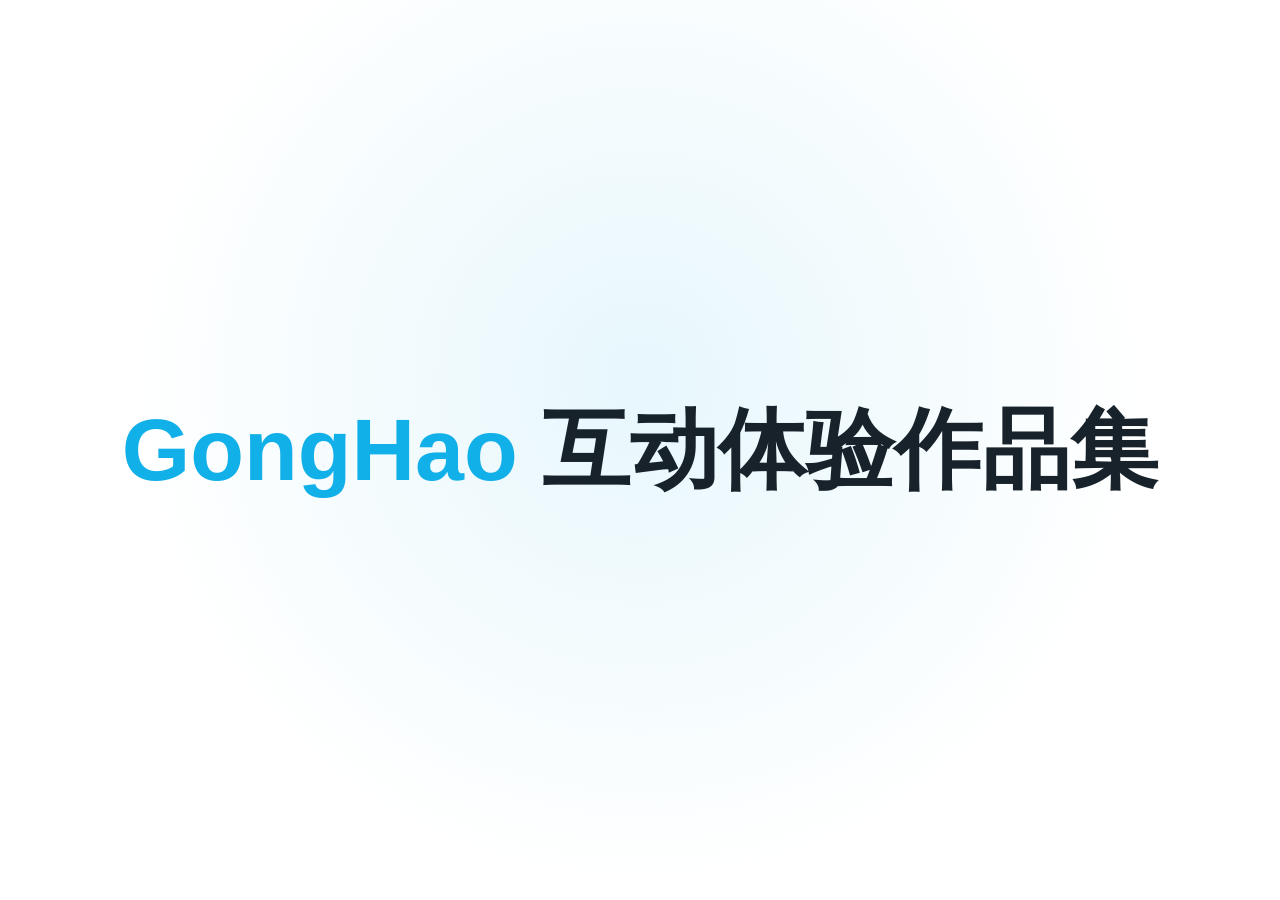
==== index.html @ 2cf01935 "Add portfolio landing page" ====
<!doctype html>
<html lang="zh-CN">
<head>
  <meta charset="utf-8">
  <meta name="viewport" content="width=device-width, initial-scale=1">
  <meta name="description" content="GongHao 互动体验作品集">
  <title>GongHao 互动体验作品集</title>
  <style>
    :root {
      color-scheme: light;
      font-family: Inter, "PingFang SC", "Microsoft YaHei", sans-serif;
      background: #ffffff;
      color: #17222a;
    }

    * {
      box-sizing: border-box;
    }

    body {
      min-width: 320px;
      min-height: 100vh;
      margin: 0;
      display: grid;
      place-items: center;
      background:
        radial-gradient(circle at 50% 42%, rgba(18, 176, 232, 0.1), transparent 32rem),
        #ffffff;
    }

    h1 {
      max-width: calc(100vw - 48px);
      margin: 0;
      color: #17222a;
      font-size: clamp(2rem, 7vw, 5.5rem);
      font-weight: 700;
      line-height: 1.12;
      letter-spacing: 0;
      text-align: center;
      text-wrap: balance;
      animation: reveal 600ms ease-out both;
    }

    h1 span {
      color: #12b0e8;
    }

    @keyframes reveal {
      from {
        opacity: 0;
        transform: translateY(16px);
      }
      to {
        opacity: 1;
        transform: translateY(0);
      }
    }

    @media (prefers-reduced-motion: reduce) {
      h1 {
        animation: none;
      }
    }
  </style>
</head>
<body>
  <h1><span>GongHao</span> 互动体验作品集</h1>
</body>
</html>
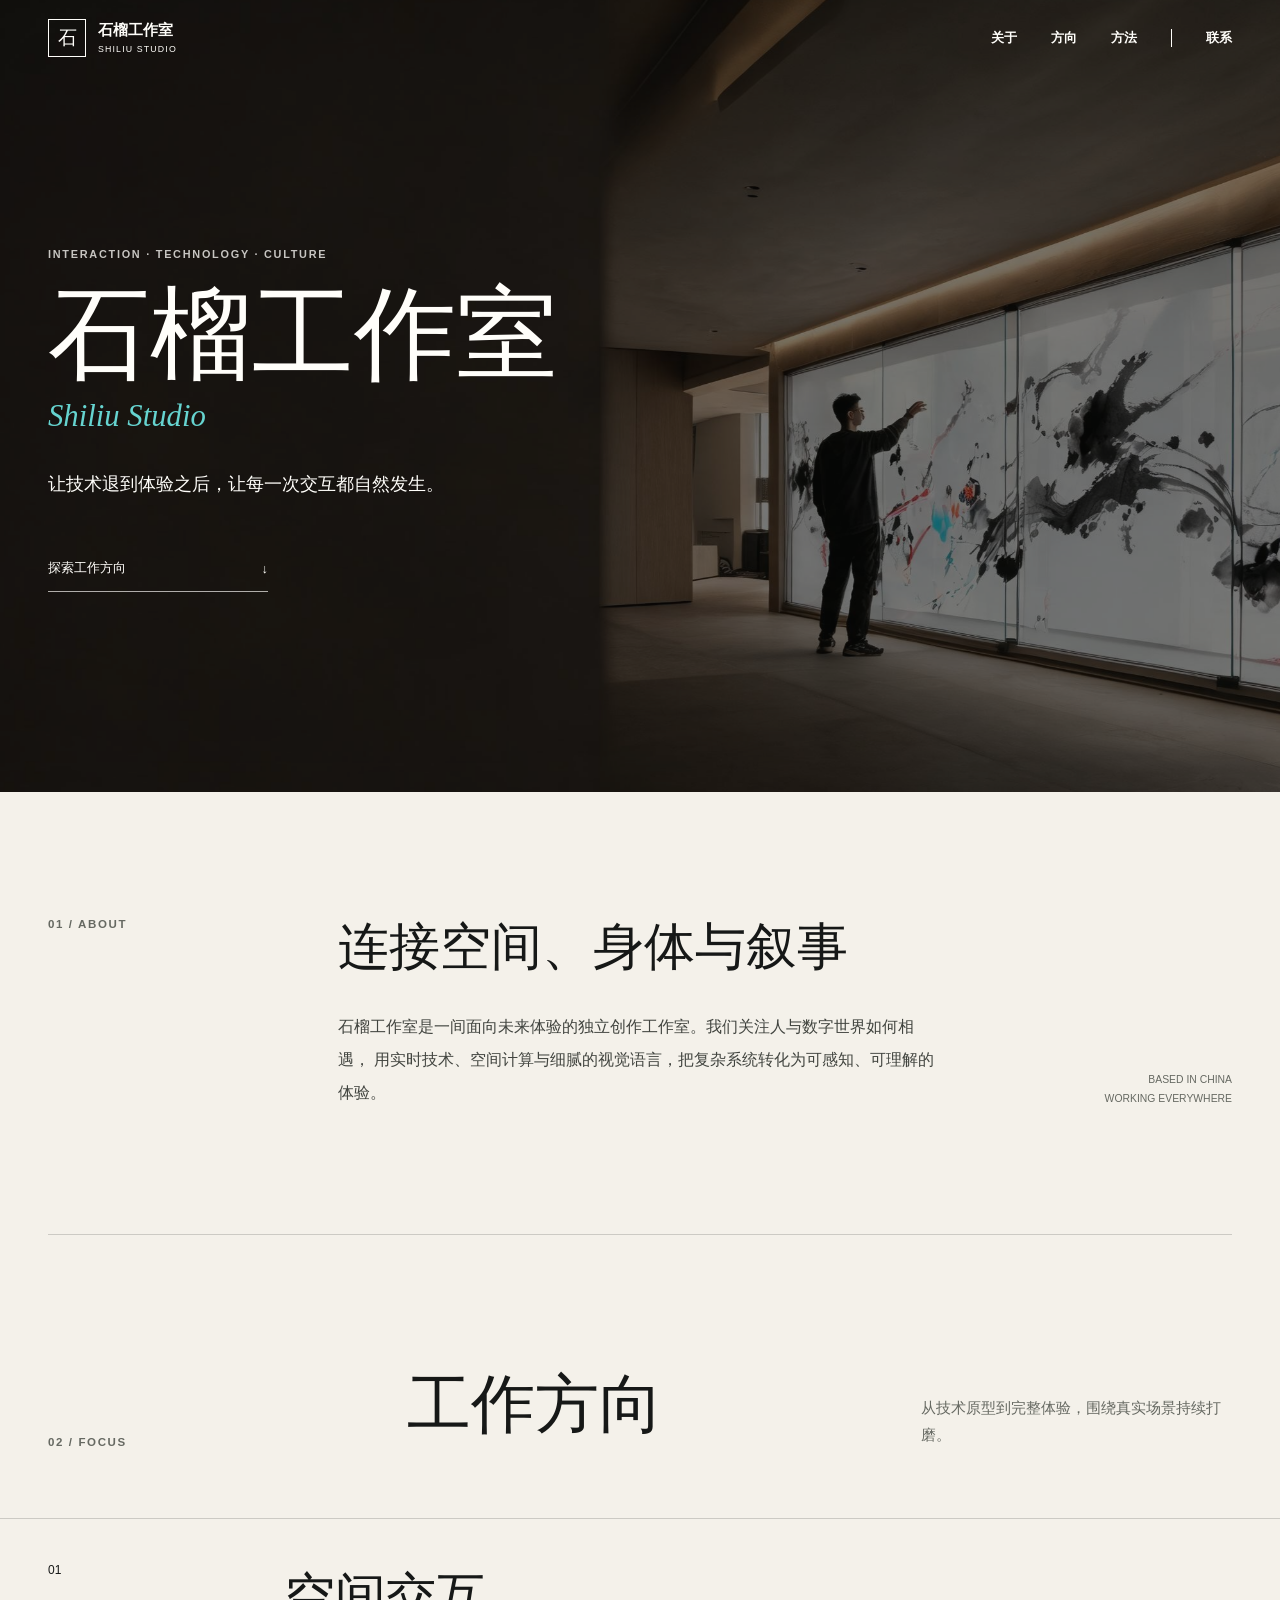
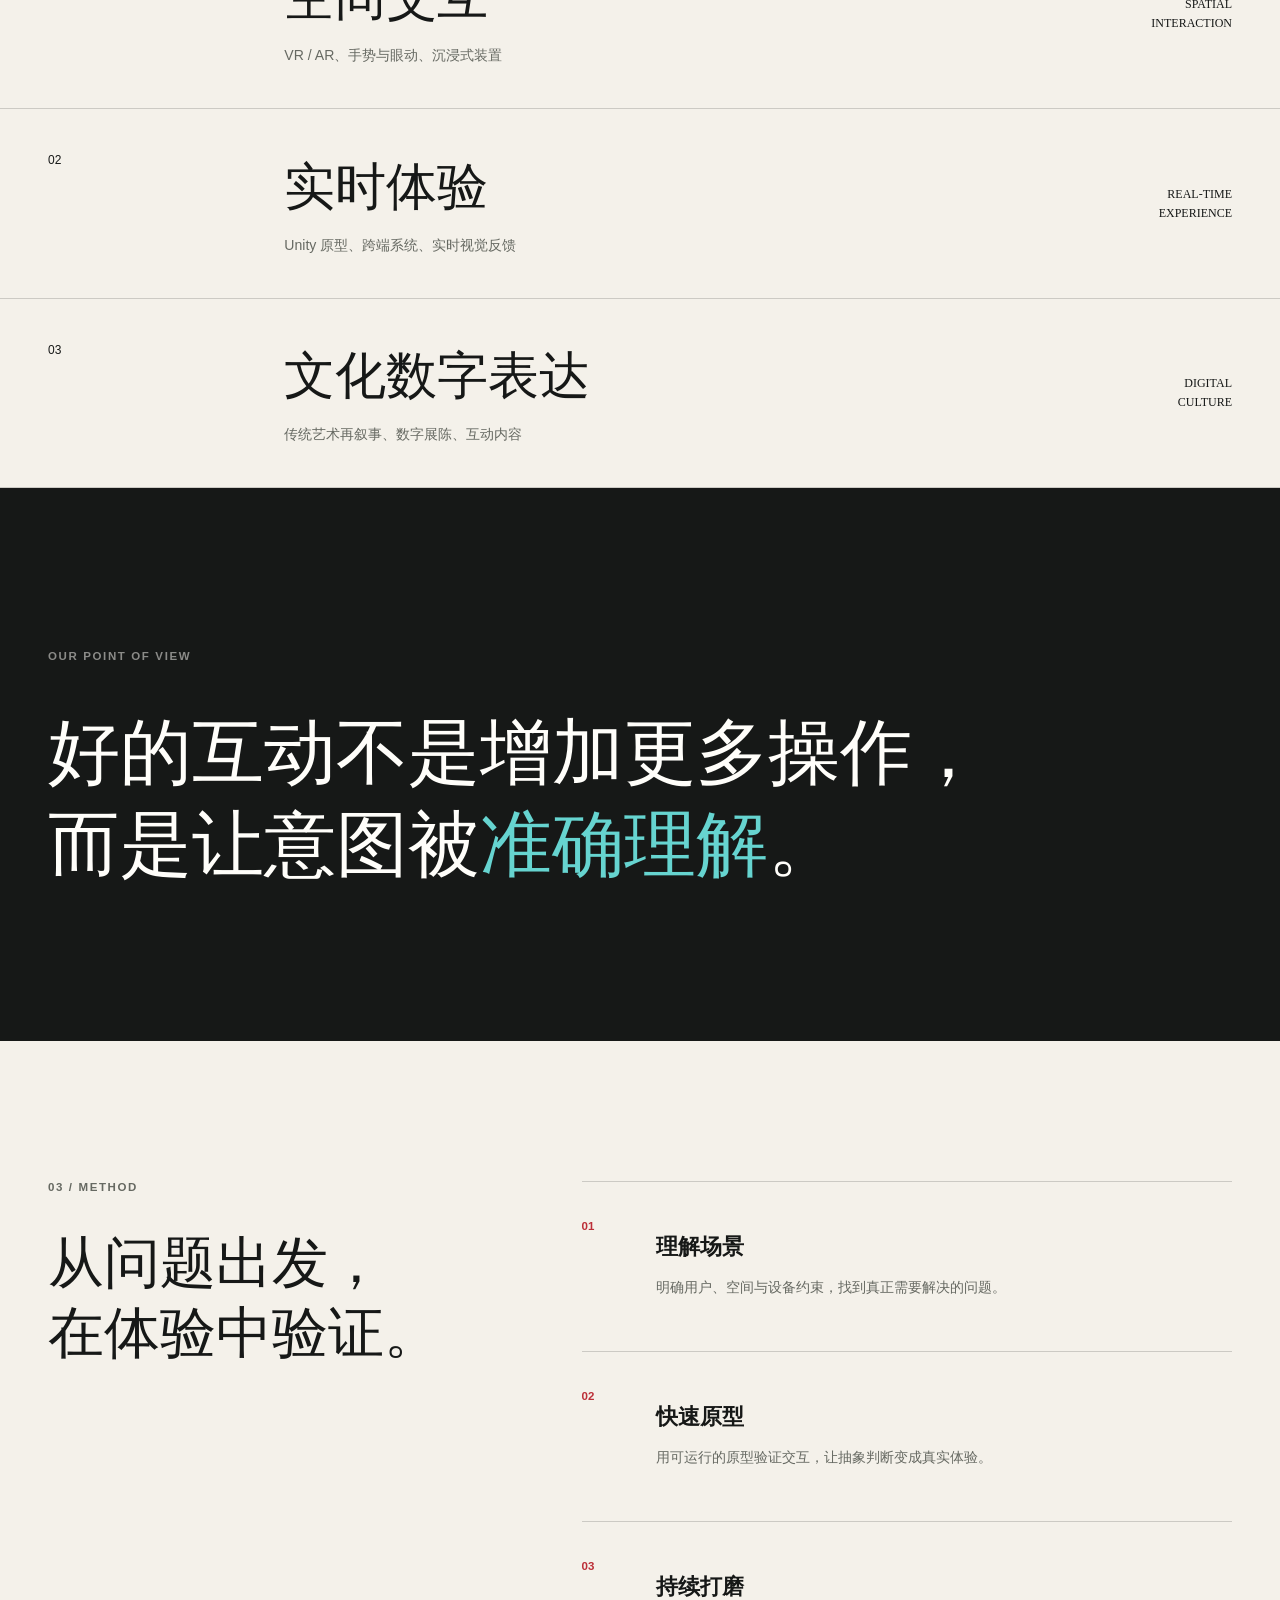
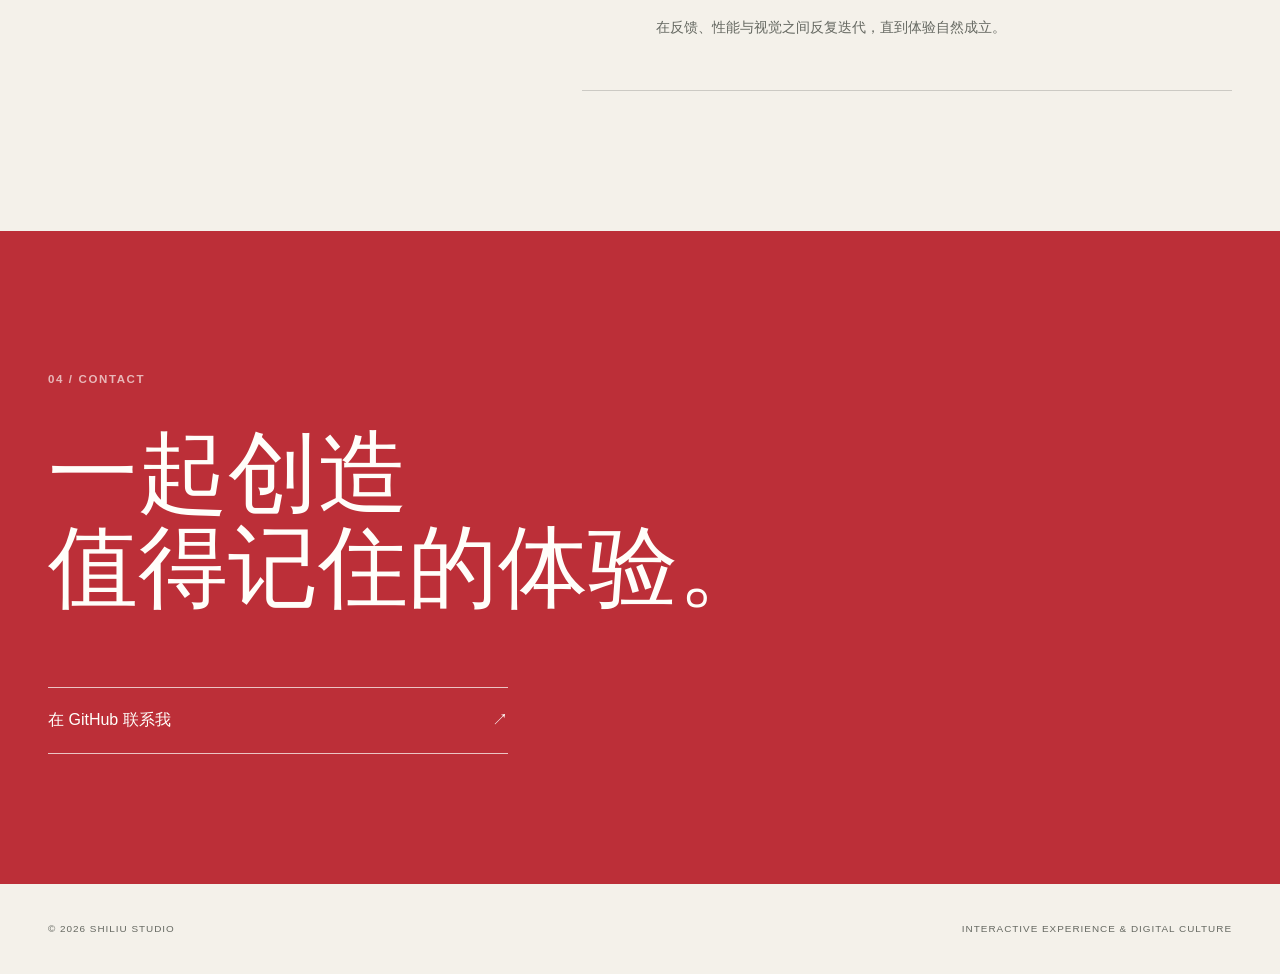
==== commit 73cb03d7: "Build responsive Shiliu Studio homepage" ====
--- a/index.html
+++ b/index.html
@@ -3,67 +3,147 @@
 <head>
   <meta charset="utf-8">
   <meta name="viewport" content="width=device-width, initial-scale=1">
-  <meta name="description" content="GongHao 互动体验作品集">
-  <title>GongHao 互动体验作品集</title>
-  <style>
-    :root {
-      color-scheme: light;
-      font-family: Inter, "PingFang SC", "Microsoft YaHei", sans-serif;
-      background: #ffffff;
-      color: #17222a;
-    }
-
-    * {
-      box-sizing: border-box;
-    }
-
-    body {
-      min-width: 320px;
-      min-height: 100vh;
-      margin: 0;
-      display: grid;
-      place-items: center;
-      background:
-        radial-gradient(circle at 50% 42%, rgba(18, 176, 232, 0.1), transparent 32rem),
-        #ffffff;
-    }
-
-    h1 {
-      max-width: calc(100vw - 48px);
-      margin: 0;
-      color: #17222a;
-      font-size: clamp(2rem, 7vw, 5.5rem);
-      font-weight: 700;
-      line-height: 1.12;
-      letter-spacing: 0;
-      text-align: center;
-      text-wrap: balance;
-      animation: reveal 600ms ease-out both;
-    }
-
-    h1 span {
-      color: #12b0e8;
-    }
-
-    @keyframes reveal {
-      from {
-        opacity: 0;
-        transform: translateY(16px);
-      }
-      to {
-        opacity: 1;
-        transform: translateY(0);
-      }
-    }
-
-    @media (prefers-reduced-motion: reduce) {
-      h1 {
-        animation: none;
-      }
-    }
-  </style>
+  <meta name="description" content="石榴工作室专注空间交互、实时体验与东方文化数字表达。">
+  <meta name="theme-color" content="#f4f1ea">
+  <title>石榴工作室 | Shiliu Studio</title>
+  <link rel="stylesheet" href="styles.css">
+  <script src="script.js" defer></script>
 </head>
 <body>
-  <h1><span>GongHao</span> 互动体验作品集</h1>
+  <header class="site-header" data-header>
+    <a class="brand" href="#top" aria-label="返回首页">
+      <span class="brand-mark" aria-hidden="true">石</span>
+      <span>
+        <strong>石榴工作室</strong>
+        <small>SHILIU STUDIO</small>
+      </span>
+    </a>
+
+    <button class="menu-button" type="button" aria-label="打开导航" aria-expanded="false" data-menu-button>
+      <span></span>
+      <span></span>
+    </button>
+
+    <nav class="site-nav" aria-label="主导航" data-nav>
+      <a href="#about">关于</a>
+      <a href="#focus">方向</a>
+      <a href="#method">方法</a>
+      <a class="nav-contact" href="#contact">联系</a>
+    </nav>
+  </header>
+
+  <main id="top">
+    <section class="hero" aria-labelledby="hero-title">
+      <div class="hero-media" role="img" aria-label="沉浸式数字艺术空间中的互动体验"></div>
+      <div class="hero-shade"></div>
+      <div class="hero-content">
+        <p class="hero-kicker">INTERACTION · TECHNOLOGY · CULTURE</p>
+        <h1 id="hero-title">石榴工作室</h1>
+        <p class="hero-en">Shiliu Studio</p>
+        <p class="hero-copy">让技术退到体验之后，让每一次交互都自然发生。</p>
+        <a class="hero-link" href="#focus">
+          <span>探索工作方向</span>
+          <span aria-hidden="true">↓</span>
+        </a>
+      </div>
+    </section>
+
+    <section class="intro section-shell" id="about" data-reveal>
+      <div class="section-label">01 / ABOUT</div>
+      <div class="intro-copy">
+        <h2>连接空间、身体与叙事</h2>
+        <p>
+          石榴工作室是一间面向未来体验的独立创作工作室。我们关注人与数字世界如何相遇，
+          用实时技术、空间计算与细腻的视觉语言，把复杂系统转化为可感知、可理解的体验。
+        </p>
+      </div>
+      <p class="intro-note">BASED IN CHINA<br>WORKING EVERYWHERE</p>
+    </section>
+
+    <section class="focus-section" id="focus">
+      <div class="section-shell focus-heading" data-reveal>
+        <div class="section-label">02 / FOCUS</div>
+        <h2>工作方向</h2>
+        <p>从技术原型到完整体验，围绕真实场景持续打磨。</p>
+      </div>
+
+      <div class="focus-list">
+        <article class="focus-item" data-reveal>
+          <span class="focus-number">01</span>
+          <div>
+            <h3>空间交互</h3>
+            <p>VR / AR、手势与眼动、沉浸式装置</p>
+          </div>
+          <span class="focus-en">SPATIAL<br>INTERACTION</span>
+        </article>
+        <article class="focus-item" data-reveal>
+          <span class="focus-number">02</span>
+          <div>
+            <h3>实时体验</h3>
+            <p>Unity 原型、跨端系统、实时视觉反馈</p>
+          </div>
+          <span class="focus-en">REAL-TIME<br>EXPERIENCE</span>
+        </article>
+        <article class="focus-item" data-reveal>
+          <span class="focus-number">03</span>
+          <div>
+            <h3>文化数字表达</h3>
+            <p>传统艺术再叙事、数字展陈、互动内容</p>
+          </div>
+          <span class="focus-en">DIGITAL<br>CULTURE</span>
+        </article>
+      </div>
+    </section>
+
+    <section class="statement">
+      <div class="statement-inner section-shell" data-reveal>
+        <p class="section-label">OUR POINT OF VIEW</p>
+        <blockquote>
+          好的互动不是增加更多操作，<br>
+          而是让意图被<span>准确理解</span>。
+        </blockquote>
+      </div>
+    </section>
+
+    <section class="method section-shell" id="method">
+      <div class="method-heading" data-reveal>
+        <div class="section-label">03 / METHOD</div>
+        <h2>从问题出发，<br>在体验中验证。</h2>
+      </div>
+      <ol class="method-steps">
+        <li data-reveal>
+          <span>01</span>
+          <h3>理解场景</h3>
+          <p>明确用户、空间与设备约束，找到真正需要解决的问题。</p>
+        </li>
+        <li data-reveal>
+          <span>02</span>
+          <h3>快速原型</h3>
+          <p>用可运行的原型验证交互，让抽象判断变成真实体验。</p>
+        </li>
+        <li data-reveal>
+          <span>03</span>
+          <h3>持续打磨</h3>
+          <p>在反馈、性能与视觉之间反复迭代，直到体验自然成立。</p>
+        </li>
+      </ol>
+    </section>
+
+    <section class="contact" id="contact">
+      <div class="section-shell contact-inner" data-reveal>
+        <p class="section-label">04 / CONTACT</p>
+        <h2>一起创造<br>值得记住的体验。</h2>
+        <a class="contact-link" href="https://github.com/gonghaobb" target="_blank" rel="noreferrer">
+          <span>在 GitHub 联系我</span>
+          <span aria-hidden="true">↗</span>
+        </a>
+      </div>
+    </section>
+  </main>
+
+  <footer class="site-footer">
+    <p>© <span data-year></span> SHILIU STUDIO</p>
+    <p>INTERACTIVE EXPERIENCE & DIGITAL CULTURE</p>
+  </footer>
 </body>
 </html>
--- a/styles.css
+++ b/styles.css
@@ -0,0 +1,670 @@
+:root {
+  --paper: #f4f1ea;
+  --ink: #161817;
+  --muted: #666962;
+  --line: rgba(22, 24, 23, 0.18);
+  --red: #bc2f38;
+  --cyan: #66d4d0;
+  --white: #fffefa;
+  --page: min(1240px, calc(100% - 96px));
+  font-family: "PingFang SC", "Microsoft YaHei", "Noto Sans CJK SC", Arial, sans-serif;
+  color: var(--ink);
+  background: var(--paper);
+}
+
+* {
+  box-sizing: border-box;
+}
+
+html {
+  scroll-behavior: smooth;
+}
+
+body {
+  min-width: 320px;
+  margin: 0;
+  overflow-x: hidden;
+  background: var(--paper);
+}
+
+a {
+  color: inherit;
+  text-decoration: none;
+}
+
+button {
+  color: inherit;
+  font: inherit;
+}
+
+.section-shell {
+  width: var(--page);
+  margin-inline: auto;
+}
+
+.section-label {
+  color: var(--muted);
+  font-size: 0.72rem;
+  font-weight: 700;
+  letter-spacing: 0.14em;
+}
+
+.site-header {
+  position: fixed;
+  z-index: 20;
+  top: 0;
+  left: 0;
+  display: flex;
+  width: 100%;
+  height: 76px;
+  align-items: center;
+  justify-content: space-between;
+  padding: 0 48px;
+  color: var(--white);
+  transition: color 220ms ease, background-color 220ms ease, box-shadow 220ms ease;
+}
+
+.site-header.is-scrolled {
+  color: var(--ink);
+  background: rgba(244, 241, 234, 0.96);
+  box-shadow: 0 1px 0 var(--line);
+  backdrop-filter: blur(16px);
+}
+
+.brand {
+  display: inline-flex;
+  align-items: center;
+  gap: 12px;
+}
+
+.brand-mark {
+  display: grid;
+  width: 38px;
+  height: 38px;
+  place-items: center;
+  border: 1px solid currentColor;
+  font-family: "STKaiti", "KaiTi", serif;
+  font-size: 1.2rem;
+}
+
+.brand strong,
+.brand small {
+  display: block;
+}
+
+.brand strong {
+  font-size: 0.92rem;
+  line-height: 1.2;
+}
+
+.brand small {
+  margin-top: 4px;
+  font-size: 0.55rem;
+  letter-spacing: 0.13em;
+}
+
+.site-nav {
+  display: flex;
+  align-items: center;
+  gap: 34px;
+  font-size: 0.82rem;
+  font-weight: 600;
+}
+
+.site-nav a {
+  position: relative;
+}
+
+.site-nav a::after {
+  position: absolute;
+  right: 0;
+  bottom: -7px;
+  left: 0;
+  height: 1px;
+  background: currentColor;
+  content: "";
+  transform: scaleX(0);
+  transform-origin: right;
+  transition: transform 180ms ease;
+}
+
+.site-nav a:hover::after,
+.site-nav a:focus-visible::after {
+  transform: scaleX(1);
+  transform-origin: left;
+}
+
+.nav-contact {
+  padding-left: 34px;
+  border-left: 1px solid currentColor;
+}
+
+.menu-button {
+  display: none;
+  width: 42px;
+  height: 42px;
+  padding: 0;
+  border: 0;
+  background: transparent;
+  cursor: pointer;
+}
+
+.menu-button span {
+  display: block;
+  width: 23px;
+  height: 1px;
+  margin: 6px auto;
+  background: currentColor;
+  transition: transform 180ms ease;
+}
+
+.hero {
+  position: relative;
+  min-height: 88svh;
+  overflow: hidden;
+  color: var(--white);
+  background: #252725;
+}
+
+.hero-media,
+.hero-shade {
+  position: absolute;
+  inset: 0;
+}
+
+.hero-media {
+  background-image: url("assets/hero-shiliu-studio.jpg");
+  background-position: center;
+  background-size: cover;
+  transform: scale(1.02);
+  animation: hero-settle 1400ms ease-out both;
+}
+
+.hero-shade {
+  background: rgba(10, 12, 11, 0.54);
+}
+
+.hero-content {
+  position: relative;
+  z-index: 1;
+  display: flex;
+  width: var(--page);
+  min-height: 88svh;
+  margin-inline: auto;
+  flex-direction: column;
+  align-items: flex-start;
+  justify-content: center;
+  padding: 120px 0 72px;
+}
+
+.hero-kicker {
+  margin: 0 0 26px;
+  color: rgba(255, 254, 250, 0.76);
+  font-size: 0.68rem;
+  font-weight: 700;
+  letter-spacing: 0.16em;
+}
+
+.hero h1 {
+  max-width: 8em;
+  margin: 0;
+  font-family: "STSong", "SimSun", serif;
+  font-size: clamp(4rem, 8vw, 7.8rem);
+  font-weight: 500;
+  line-height: 0.96;
+  letter-spacing: 0;
+}
+
+.hero-en {
+  margin: 14px 0 0;
+  color: var(--cyan);
+  font-family: Georgia, "Times New Roman", serif;
+  font-size: clamp(1.25rem, 2.4vw, 2.2rem);
+  font-style: italic;
+}
+
+.hero-copy {
+  max-width: 26rem;
+  margin: 34px 0 0;
+  font-size: clamp(1rem, 1.4vw, 1.24rem);
+  line-height: 1.8;
+}
+
+.hero-link {
+  display: flex;
+  width: 220px;
+  align-items: center;
+  justify-content: space-between;
+  margin-top: 46px;
+  padding: 14px 0;
+  border-bottom: 1px solid rgba(255, 254, 250, 0.66);
+  font-size: 0.8rem;
+}
+
+.intro {
+  display: grid;
+  padding: 126px 0;
+  grid-template-columns: 1fr 2.5fr 1fr;
+  gap: 48px;
+  border-bottom: 1px solid var(--line);
+}
+
+.intro-copy h2,
+.focus-heading h2,
+.method-heading h2,
+.contact h2 {
+  margin: 0;
+  font-family: "STSong", "SimSun", serif;
+  font-weight: 500;
+  letter-spacing: 0;
+}
+
+.intro-copy h2 {
+  font-size: clamp(2.2rem, 4vw, 4.2rem);
+  line-height: 1.14;
+}
+
+.intro-copy p {
+  max-width: 46rem;
+  margin: 34px 0 0;
+  color: #41443f;
+  font-size: 1.02rem;
+  line-height: 2;
+}
+
+.intro-note {
+  align-self: end;
+  margin: 0;
+  color: var(--muted);
+  font-size: 0.65rem;
+  line-height: 1.8;
+  text-align: right;
+}
+
+.focus-section {
+  padding: 126px 0 0;
+}
+
+.focus-heading {
+  display: grid;
+  align-items: end;
+  grid-template-columns: 1fr 1.5fr 1fr;
+  gap: 48px;
+}
+
+.focus-heading h2 {
+  font-size: clamp(2.5rem, 5vw, 5rem);
+}
+
+.focus-heading > p {
+  max-width: 20rem;
+  margin: 0;
+  color: var(--muted);
+  font-size: 0.92rem;
+  line-height: 1.8;
+}
+
+.focus-list {
+  margin-top: 70px;
+}
+
+.focus-item {
+  display: grid;
+  min-height: 190px;
+  align-items: center;
+  padding: 34px max(48px, calc((100vw - 1240px) / 2));
+  grid-template-columns: 1fr 3.5fr 1.2fr;
+  gap: 44px;
+  border-top: 1px solid var(--line);
+  transition: color 220ms ease, background-color 220ms ease;
+}
+
+.focus-item:last-child {
+  border-bottom: 1px solid var(--line);
+}
+
+.focus-item:hover {
+  color: var(--white);
+  background: var(--red);
+}
+
+.focus-number {
+  align-self: start;
+  padding-top: 10px;
+  font-size: 0.75rem;
+}
+
+.focus-item h3 {
+  margin: 0;
+  font-family: "STSong", "SimSun", serif;
+  font-size: clamp(2rem, 4vw, 4rem);
+  font-weight: 500;
+}
+
+.focus-item p {
+  margin: 14px 0 0;
+  color: var(--muted);
+  font-size: 0.88rem;
+  transition: color 220ms ease;
+}
+
+.focus-item:hover p {
+  color: rgba(255, 254, 250, 0.76);
+}
+
+.focus-en {
+  font-family: Georgia, "Times New Roman", serif;
+  font-size: 0.75rem;
+  line-height: 1.6;
+  text-align: right;
+}
+
+.statement {
+  padding: 150px 0;
+  color: var(--white);
+  background: var(--ink);
+}
+
+.statement .section-label {
+  color: rgba(255, 254, 250, 0.5);
+}
+
+.statement blockquote {
+  max-width: 1050px;
+  margin: 46px 0 0;
+  font-family: "STSong", "SimSun", serif;
+  font-size: clamp(2.7rem, 5.6vw, 6.1rem);
+  font-weight: 500;
+  line-height: 1.28;
+}
+
+.statement blockquote span {
+  color: var(--cyan);
+}
+
+.method {
+  display: grid;
+  padding: 140px 0;
+  grid-template-columns: 1fr 1.5fr;
+  gap: 100px;
+}
+
+.method-heading h2 {
+  margin-top: 36px;
+  font-size: clamp(2.5rem, 4.4vw, 4.7rem);
+  line-height: 1.24;
+}
+
+.method-steps {
+  margin: 0;
+  padding: 0;
+  list-style: none;
+  counter-reset: method;
+}
+
+.method-steps li {
+  position: relative;
+  display: grid;
+  min-height: 170px;
+  align-content: center;
+  padding: 30px 0 30px 74px;
+  border-top: 1px solid var(--line);
+}
+
+.method-steps li:last-child {
+  border-bottom: 1px solid var(--line);
+}
+
+.method-steps span {
+  position: absolute;
+  top: 38px;
+  left: 0;
+  color: var(--red);
+  font-size: 0.72rem;
+  font-weight: 700;
+}
+
+.method-steps h3 {
+  margin: 0;
+  font-size: 1.35rem;
+}
+
+.method-steps p {
+  max-width: 31rem;
+  margin: 14px 0 0;
+  color: var(--muted);
+  font-size: 0.9rem;
+  line-height: 1.8;
+}
+
+.contact {
+  padding: 130px 0;
+  color: var(--white);
+  background: var(--red);
+}
+
+.contact .section-label {
+  color: rgba(255, 254, 250, 0.66);
+}
+
+.contact h2 {
+  max-width: 10em;
+  margin-top: 42px;
+  font-size: clamp(3.2rem, 7vw, 7.2rem);
+  line-height: 1.05;
+}
+
+.contact-link {
+  display: flex;
+  width: min(100%, 460px);
+  align-items: center;
+  justify-content: space-between;
+  margin-top: 72px;
+  padding: 22px 0;
+  border-top: 1px solid rgba(255, 254, 250, 0.72);
+  border-bottom: 1px solid rgba(255, 254, 250, 0.72);
+}
+
+.site-footer {
+  display: flex;
+  min-height: 90px;
+  align-items: center;
+  justify-content: space-between;
+  padding: 0 48px;
+  color: var(--muted);
+  background: var(--paper);
+  font-size: 0.62rem;
+  letter-spacing: 0.1em;
+}
+
+[data-reveal] {
+  opacity: 0;
+  transform: translateY(28px);
+  transition: opacity 680ms ease, transform 680ms ease;
+}
+
+[data-reveal].is-visible {
+  opacity: 1;
+  transform: translateY(0);
+}
+
+@keyframes hero-settle {
+  from {
+    opacity: 0;
+    transform: scale(1.08);
+  }
+  to {
+    opacity: 1;
+    transform: scale(1.02);
+  }
+}
+
+@media (max-width: 900px) {
+  :root {
+    --page: calc(100% - 44px);
+  }
+
+  .site-header {
+    height: 68px;
+    padding: 0 22px;
+  }
+
+  .menu-button {
+    position: relative;
+    z-index: 2;
+    display: block;
+    border: 1px solid currentColor;
+  }
+
+  .menu-button[aria-expanded="true"] span:first-child {
+    transform: translateY(3.5px) rotate(45deg);
+  }
+
+  .menu-button[aria-expanded="true"] span:last-child {
+    transform: translateY(-3.5px) rotate(-45deg);
+  }
+
+  .site-nav {
+    position: fixed;
+    inset: 0;
+    display: flex;
+    visibility: hidden;
+    flex-direction: column;
+    align-items: flex-start;
+    justify-content: center;
+    padding: 90px 34px;
+    gap: 25px;
+    color: var(--white);
+    background: var(--ink);
+    font-family: "STSong", "SimSun", serif;
+    font-size: 2.4rem;
+    opacity: 0;
+    transition: visibility 180ms, opacity 180ms ease;
+  }
+
+  .site-nav.is-open {
+    visibility: visible;
+    opacity: 1;
+  }
+
+  .nav-contact {
+    padding-left: 0;
+    border-left: 0;
+  }
+
+  .intro,
+  .focus-heading,
+  .method {
+    grid-template-columns: 1fr;
+  }
+
+  .intro {
+    padding: 90px 0;
+    gap: 32px;
+  }
+
+  .intro-note {
+    text-align: left;
+  }
+
+  .focus-section {
+    padding-top: 90px;
+  }
+
+  .focus-heading {
+    gap: 26px;
+  }
+
+  .focus-item {
+    min-height: 170px;
+    padding-inline: 22px;
+    grid-template-columns: 44px 1fr;
+    gap: 18px;
+  }
+
+  .focus-en {
+    display: none;
+  }
+
+  .statement {
+    padding: 100px 0;
+  }
+
+  .method {
+    padding: 100px 0;
+    gap: 64px;
+  }
+
+  .contact {
+    padding: 100px 0;
+  }
+}
+
+@media (max-width: 560px) {
+  .brand small {
+    display: none;
+  }
+
+  .hero {
+    min-height: 86svh;
+  }
+
+  .hero-content {
+    min-height: 86svh;
+    padding-top: 110px;
+  }
+
+  .hero h1 {
+    max-width: 100%;
+    font-size: clamp(3rem, 15.8vw, 4.6rem);
+    white-space: nowrap;
+  }
+
+  .hero-copy {
+    max-width: 18rem;
+  }
+
+  .hero-media {
+    background-position: 62% center;
+  }
+
+  .focus-item h3 {
+    font-size: 2rem;
+  }
+
+  .method-steps li {
+    padding-left: 48px;
+  }
+
+  .site-footer {
+    min-height: 120px;
+    flex-direction: column;
+    align-items: flex-start;
+    justify-content: center;
+    padding: 24px 22px;
+    gap: 8px;
+  }
+
+  .site-footer p {
+    margin: 0;
+  }
+}
+
+@media (prefers-reduced-motion: reduce) {
+  html {
+    scroll-behavior: auto;
+  }
+
+  *,
+  *::before,
+  *::after {
+    animation-duration: 0.01ms !important;
+    animation-iteration-count: 1 !important;
+    transition-duration: 0.01ms !important;
+  }
+
+  [data-reveal] {
+    opacity: 1;
+    transform: none;
+  }
+}
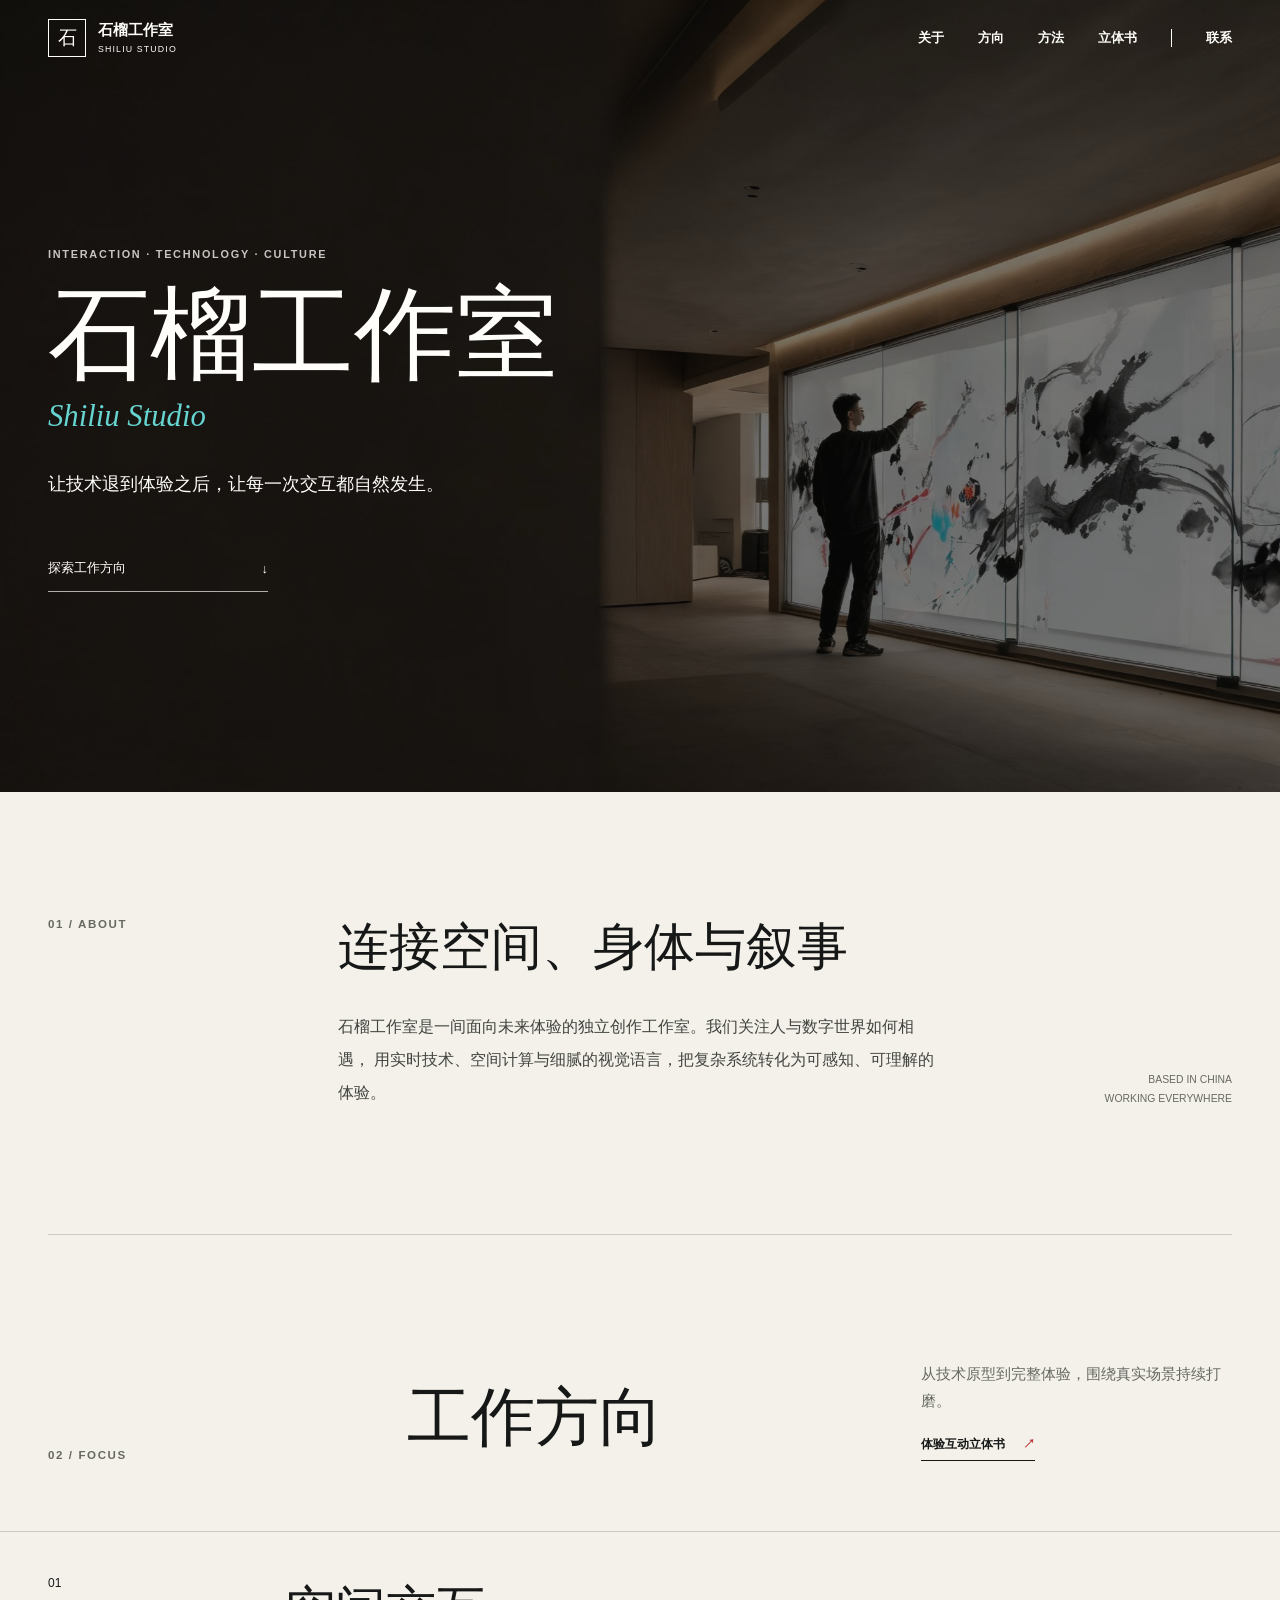
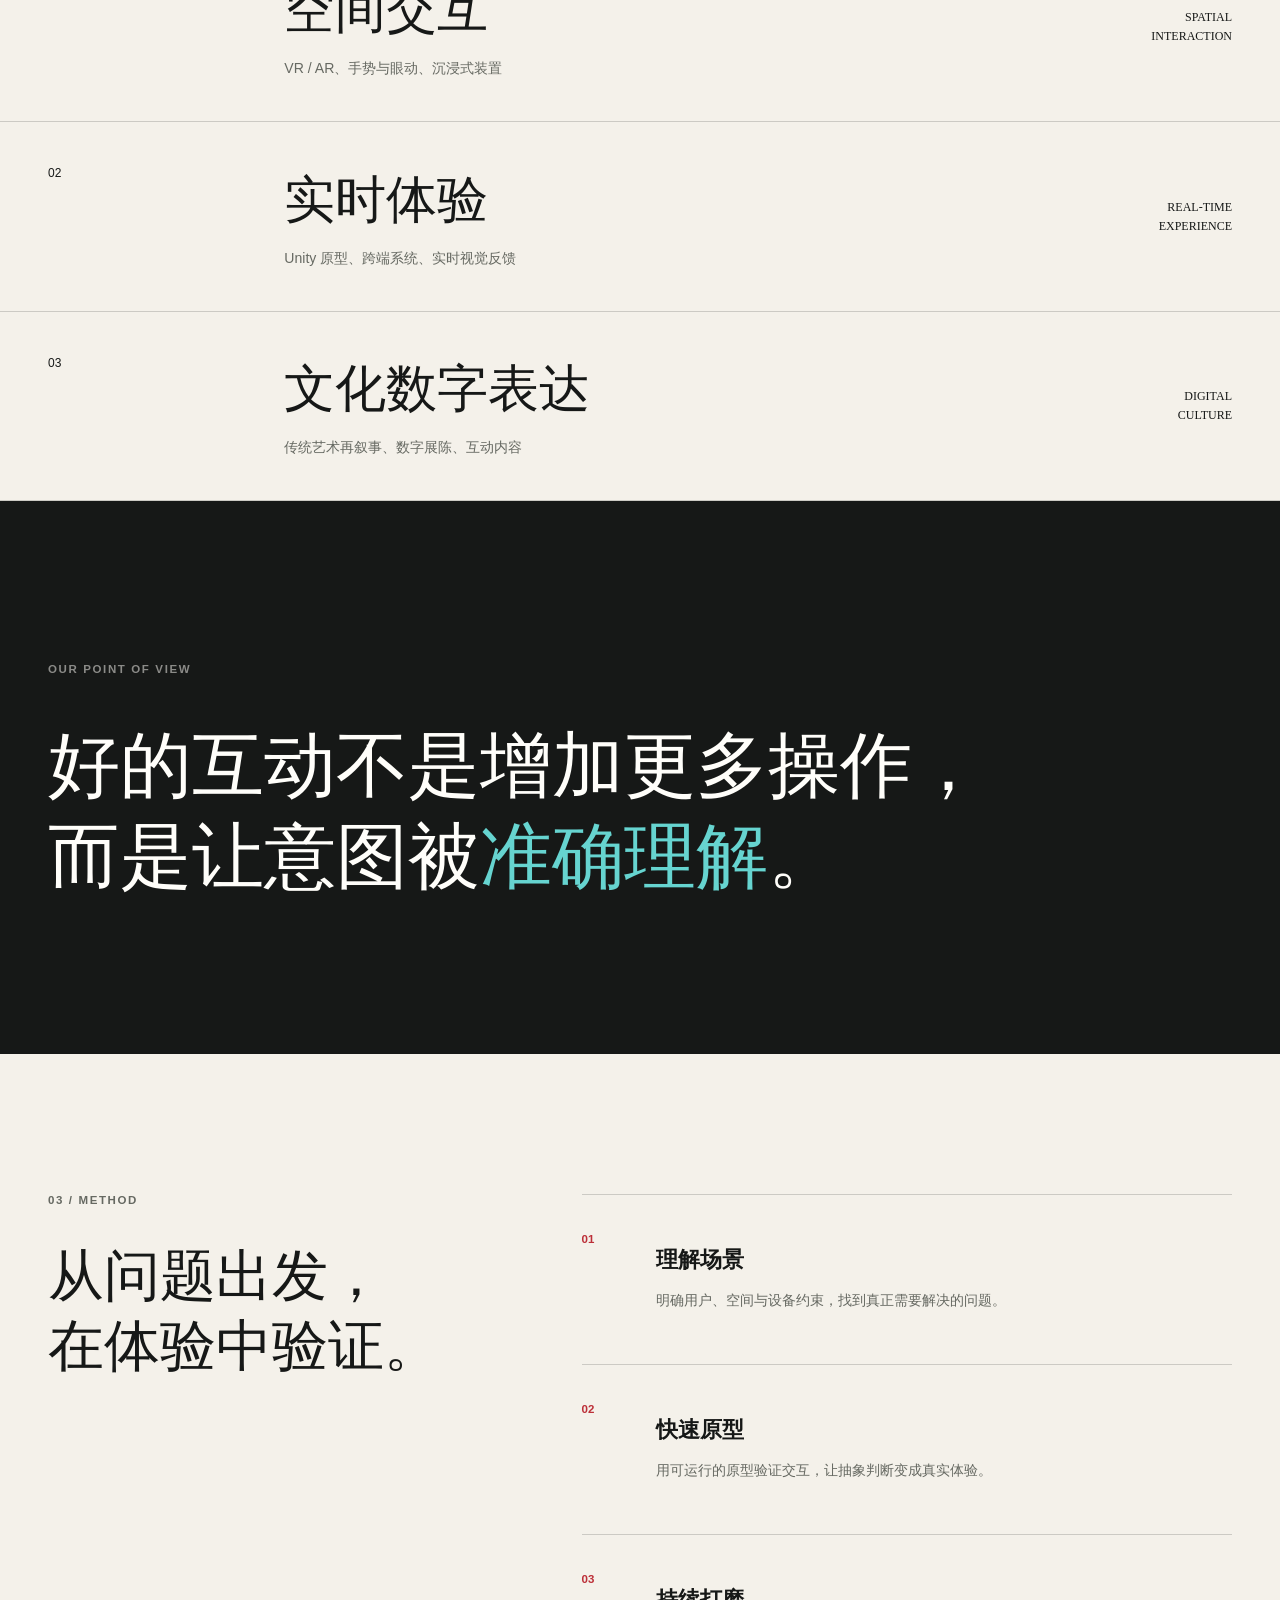
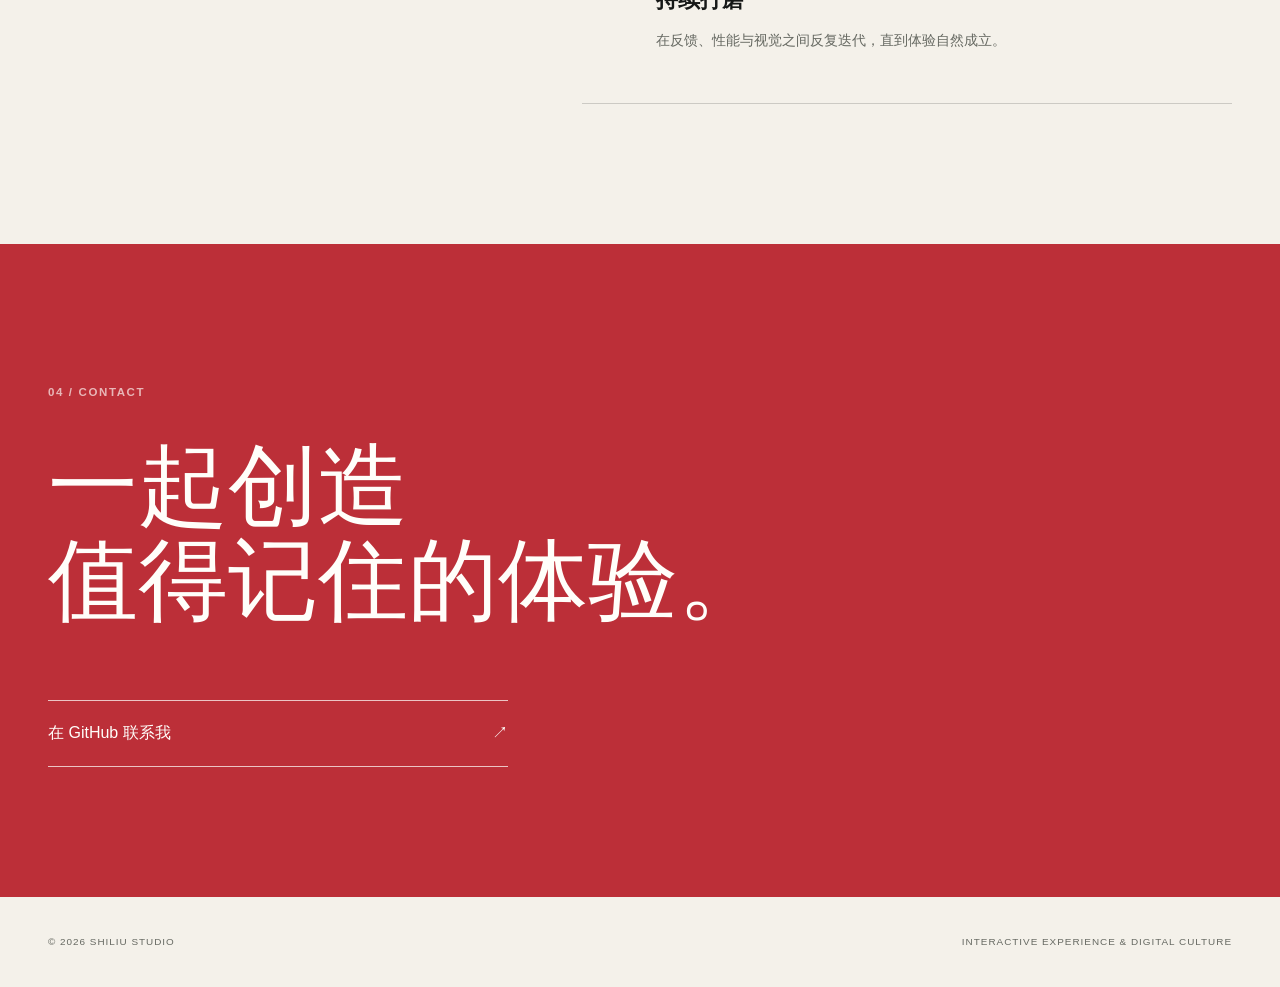
==== commit e1688b4c: "Add interactive Three.js pop-up book" ====
--- a/index.html
+++ b/index.html
@@ -28,6 +28,7 @@
       <a href="#about">关于</a>
       <a href="#focus">方向</a>
       <a href="#method">方法</a>
+      <a href="book.html">立体书</a>
       <a class="nav-contact" href="#contact">联系</a>
     </nav>
   </header>
@@ -64,7 +65,10 @@
       <div class="section-shell focus-heading" data-reveal>
         <div class="section-label">02 / FOCUS</div>
         <h2>工作方向</h2>
-        <p>从技术原型到完整体验，围绕真实场景持续打磨。</p>
+        <div class="focus-side">
+          <p>从技术原型到完整体验，围绕真实场景持续打磨。</p>
+          <a href="book.html">体验互动立体书 <span aria-hidden="true">↗</span></a>
+        </div>
       </div>
 
       <div class="focus-list">
--- a/styles.css
+++ b/styles.css
@@ -296,12 +296,33 @@
   font-size: clamp(2.5rem, 5vw, 5rem);
 }
 
-.focus-heading > p {
+.focus-side > p {
   max-width: 20rem;
   margin: 0;
   color: var(--muted);
   font-size: 0.92rem;
   line-height: 1.8;
+}
+
+.focus-side a {
+  display: inline-flex;
+  align-items: center;
+  gap: 18px;
+  margin-top: 22px;
+  padding-bottom: 7px;
+  border-bottom: 1px solid var(--ink);
+  font-size: 0.76rem;
+  font-weight: 700;
+}
+
+.focus-side a span {
+  color: var(--red);
+  transition: transform 180ms ease;
+}
+
+.focus-side a:hover span,
+.focus-side a:focus-visible span {
+  transform: translate(3px, -3px);
 }
 
 .focus-list {
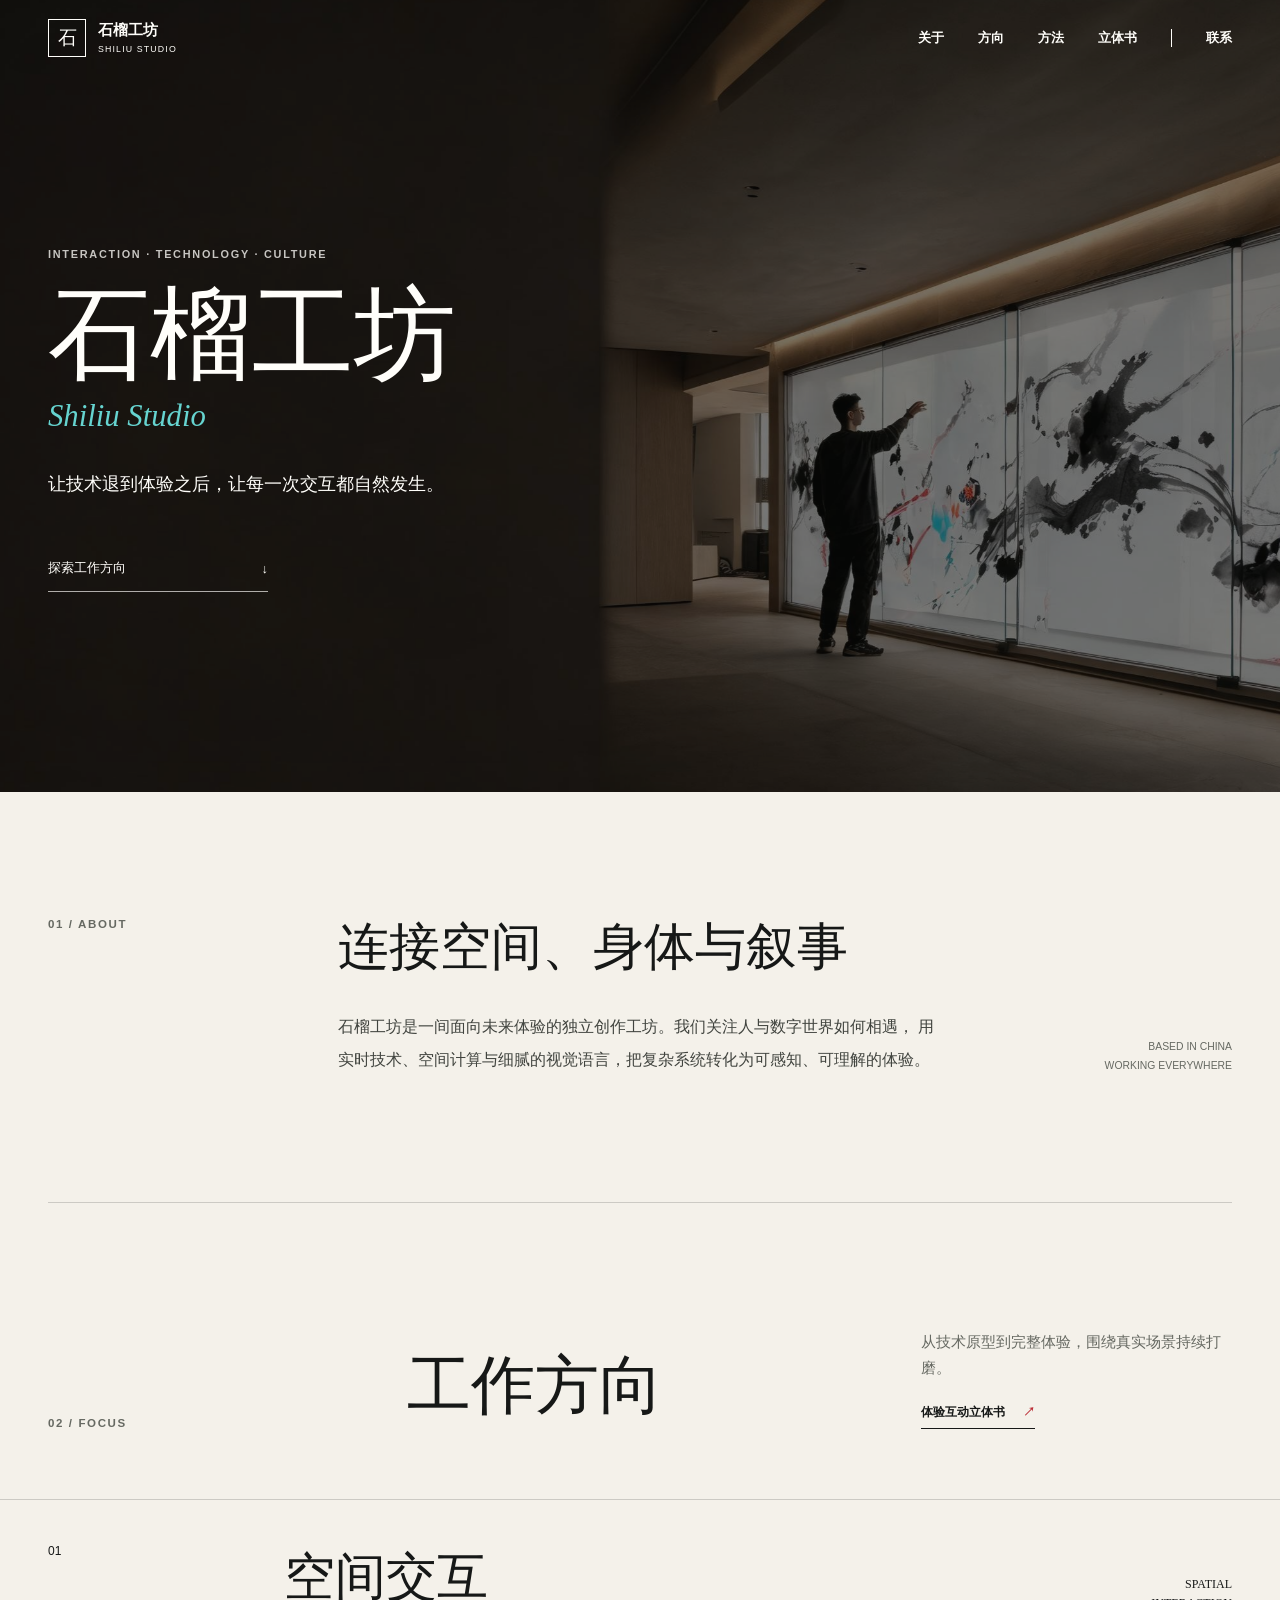
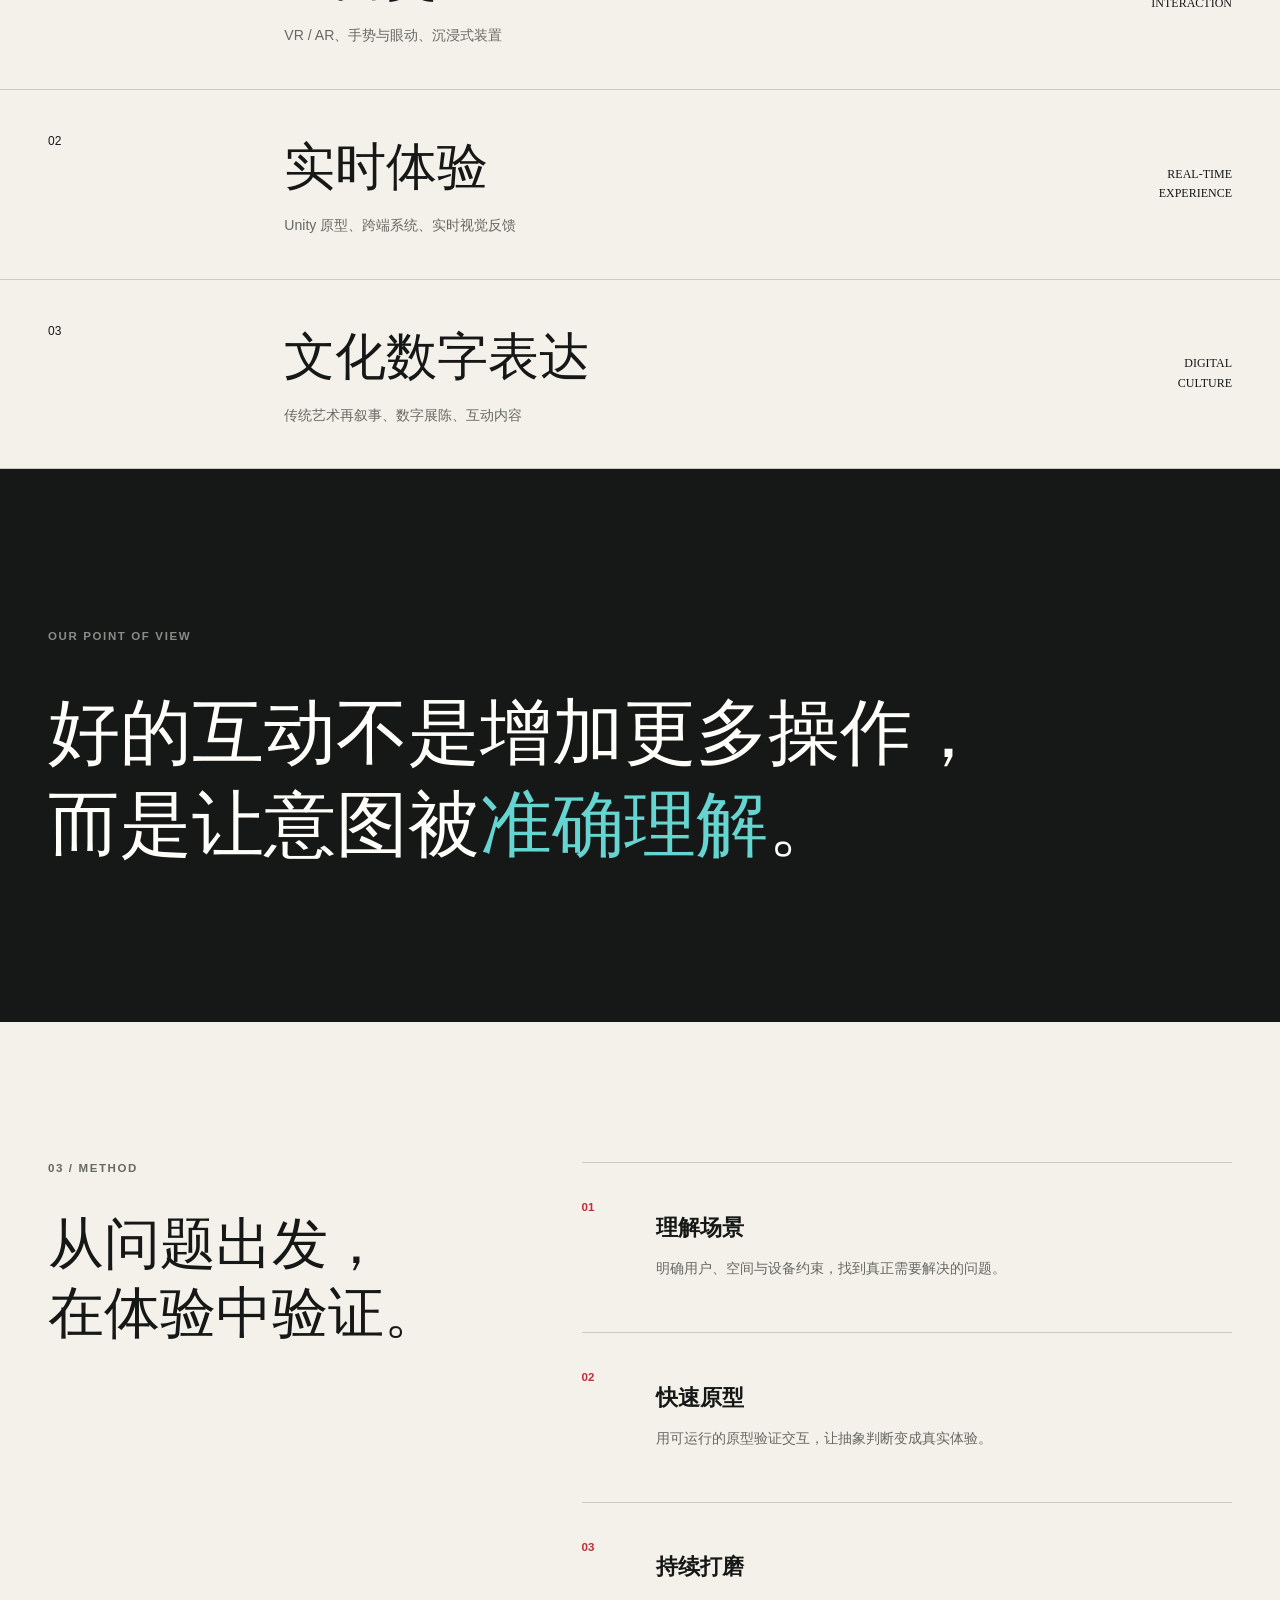
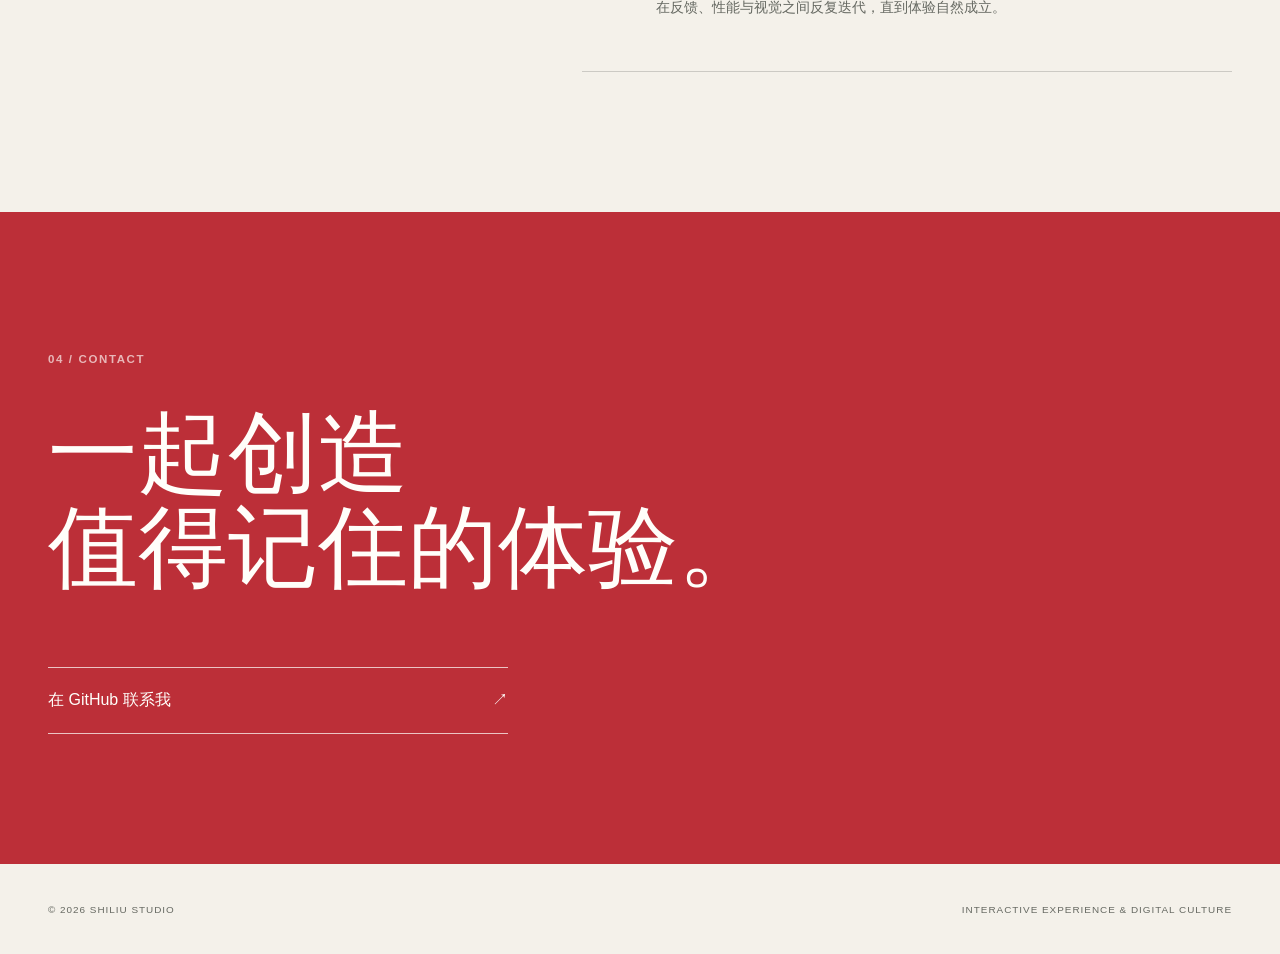
==== commit 476dbc40: "Rename brand to Shiliu Workshop" ====
--- a/index.html
+++ b/index.html
@@ -3,9 +3,9 @@
 <head>
   <meta charset="utf-8">
   <meta name="viewport" content="width=device-width, initial-scale=1">
-  <meta name="description" content="石榴工作室专注空间交互、实时体验与东方文化数字表达。">
+  <meta name="description" content="石榴工坊专注空间交互、实时体验与东方文化数字表达。">
   <meta name="theme-color" content="#f4f1ea">
-  <title>石榴工作室 | Shiliu Studio</title>
+  <title>石榴工坊 | Shiliu Studio</title>
   <link rel="stylesheet" href="styles.css">
   <script src="script.js" defer></script>
 </head>
@@ -14,7 +14,7 @@
     <a class="brand" href="#top" aria-label="返回首页">
       <span class="brand-mark" aria-hidden="true">石</span>
       <span>
-        <strong>石榴工作室</strong>
+        <strong>石榴工坊</strong>
         <small>SHILIU STUDIO</small>
       </span>
     </a>
@@ -39,7 +39,7 @@
       <div class="hero-shade"></div>
       <div class="hero-content">
         <p class="hero-kicker">INTERACTION · TECHNOLOGY · CULTURE</p>
-        <h1 id="hero-title">石榴工作室</h1>
+        <h1 id="hero-title">石榴工坊</h1>
         <p class="hero-en">Shiliu Studio</p>
         <p class="hero-copy">让技术退到体验之后，让每一次交互都自然发生。</p>
         <a class="hero-link" href="#focus">
@@ -54,7 +54,7 @@
       <div class="intro-copy">
         <h2>连接空间、身体与叙事</h2>
         <p>
-          石榴工作室是一间面向未来体验的独立创作工作室。我们关注人与数字世界如何相遇，
+          石榴工坊是一间面向未来体验的独立创作工坊。我们关注人与数字世界如何相遇，
           用实时技术、空间计算与细腻的视觉语言，把复杂系统转化为可感知、可理解的体验。
         </p>
       </div>
